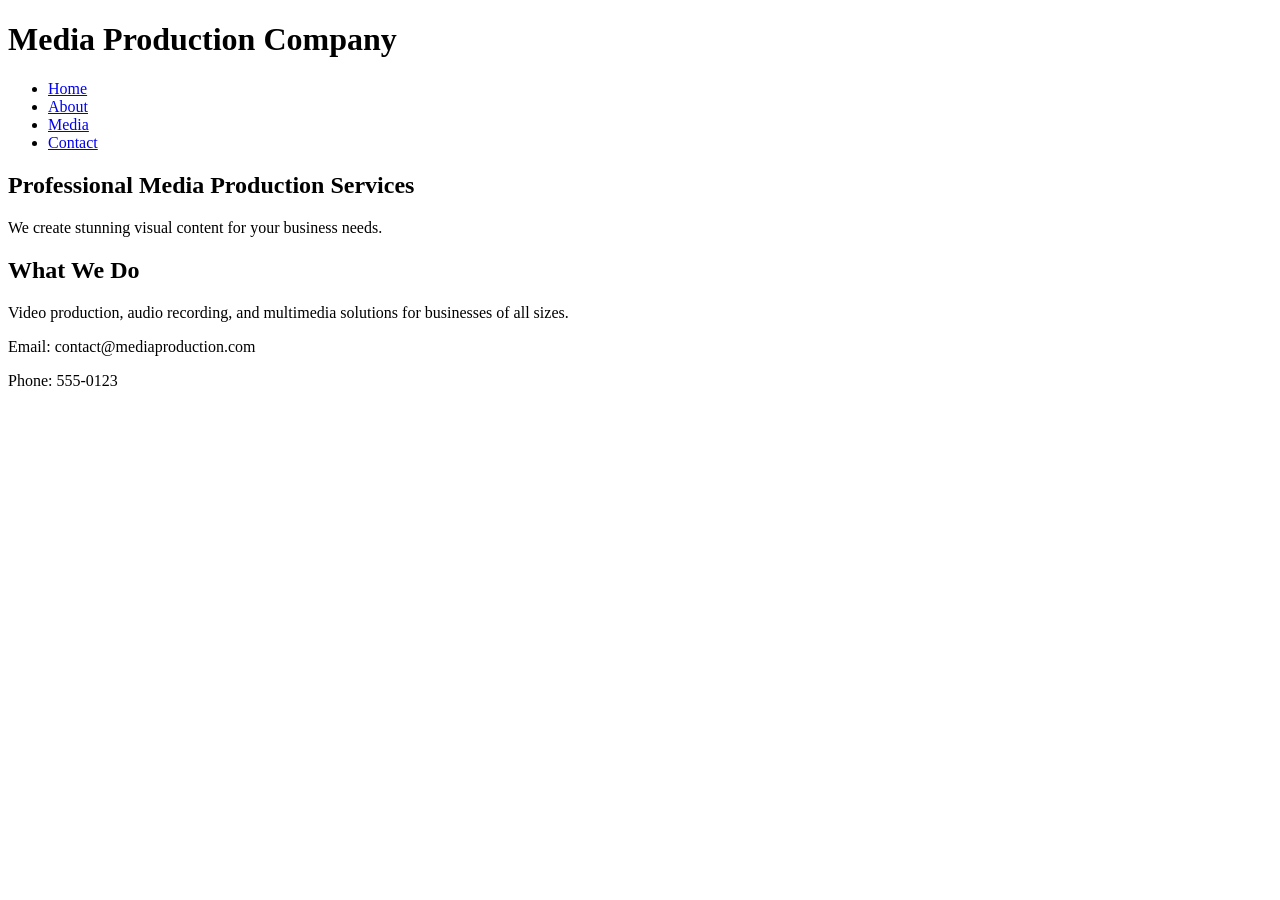
==== index.html @ 6c7e844c "fix sematics index" ====
<!DOCTYPE html>
<html lang="en">
<head>
    <meta charset="utf-8">
    <meta name="viewport" content="width=device-width, initial-scale=1.0">
    <title>Media Production</title>
    <link rel="stylesheet" href="css/styles.css">
</head>
<body>
    <header class="top">
        <h1>Media Production Company</h1>
        <nav class="nav">
            <ul>
                <li><a href="index.html">Home</a></li>
                <li><a href="about.html">About</a></li>
                <li><a href="media.html">Media</a></li>
                <li><a href="contact.html">Contact</a></li>
            </ul>
        </nav>
    </header>
    
    <section class="hero">
        <h2>Professional Media Production Services</h2>
        <p>We create stunning visual content for your business needs.</p>
    </section>
    
    <main class="content">
        <h2>What We Do</h2>
        <p>Video production, audio recording, and multimedia solutions for businesses of all sizes.</p>
    </main>
    
    <footer class="bottom">
        <p>Email: contact@mediaproduction.com</p>
        <p>Phone: 555-0123</p>
    </footer>
</body>
</html>
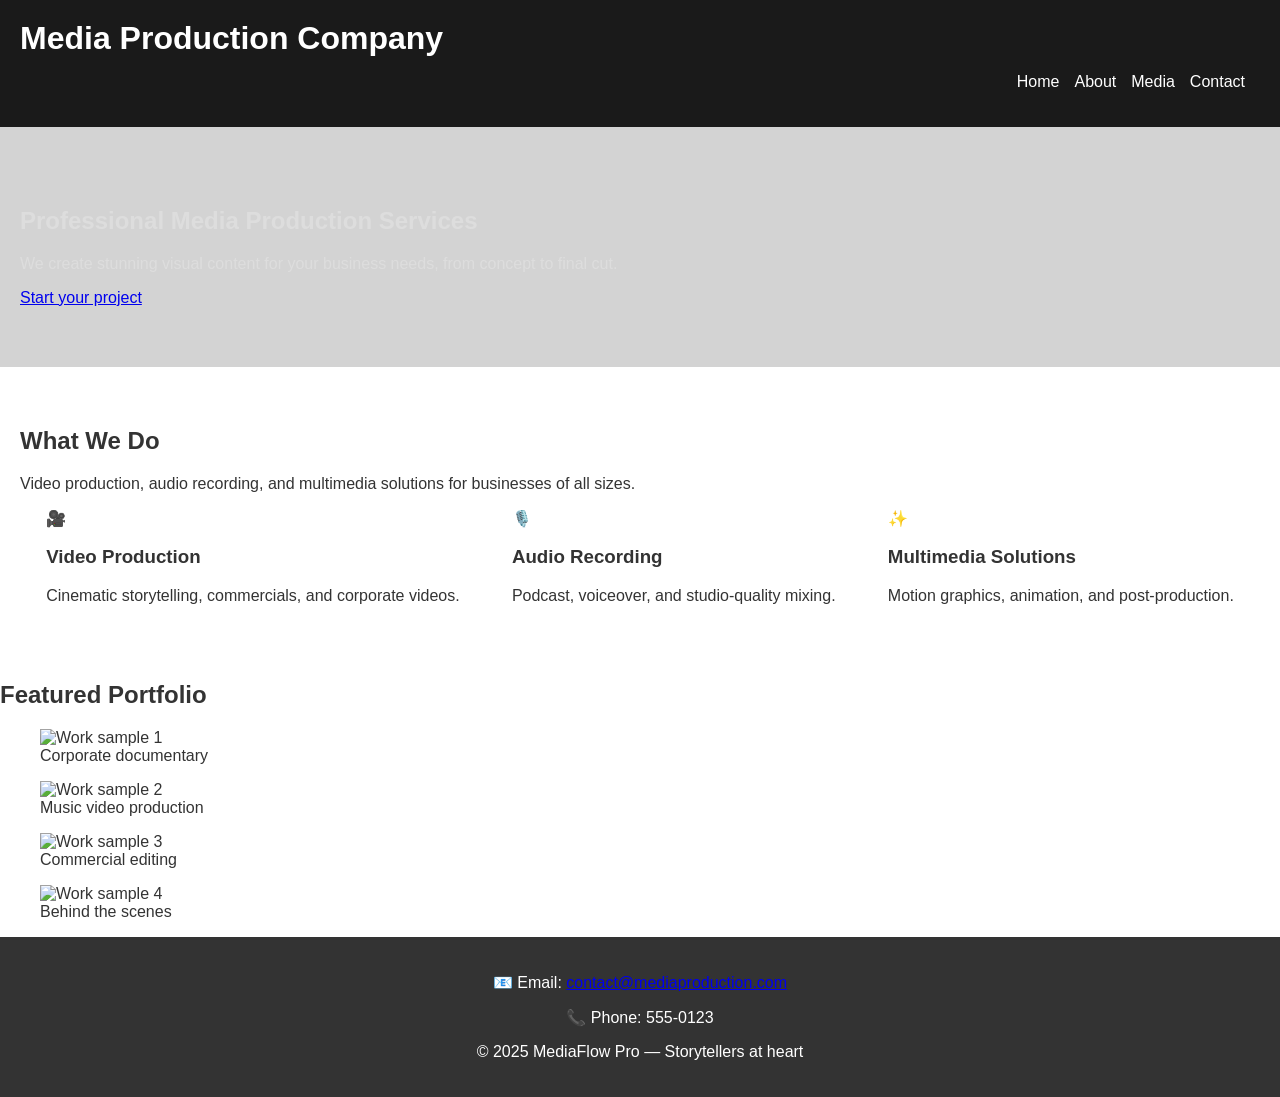
==== commit 82bbc0da: "articles anf figures" ====
--- a/index.html
+++ b/index.html
@@ -3,14 +3,17 @@
 <head>
     <meta charset="utf-8">
     <meta name="viewport" content="width=device-width, initial-scale=1.0">
+    <meta name="description" content="Professional media production services: video, audio, and multimedia solutions for businesses.">
+    <meta name="author" content="Media Production Co.">
+
     <title>Media Production</title>
-    <link rel="stylesheet" href="css/styles.css">
+    <link rel="stylesheet" href="./styles.css">
 </head>
 <body>
     <header class="top">
         <h1>Media Production Company</h1>
         <nav class="nav">
-            <ul>
+            <ul class="nav-flex">
                 <li><a href="index.html">Home</a></li>
                 <li><a href="about.html">About</a></li>
                 <li><a href="media.html">Media</a></li>
@@ -20,18 +23,63 @@
     </header>
     
     <section class="hero">
-        <h2>Professional Media Production Services</h2>
-        <p>We create stunning visual content for your business needs.</p>
+        <h2 class="glow-txt">Professional Media Production Services</h2>
+        <p>We create stunning visual content for your business needs, from concept to final cut.</p>
+    
+        <a href="contact.html" class="cta-btn">Start your project</a>
     </section>
     
     <main class="content">
         <h2>What We Do</h2>
         <p>Video production, audio recording, and multimedia solutions for businesses of all sizes.</p>
+        
+        <div class="content_cards services-flex">
+            <article class="service-card">
+                <div class="icon">🎥</div>
+                <h3>Video Production</h3>
+                <p>Cinematic storytelling, commercials, and corporate videos.</p>
+            </article>
+            <article class="service-card">
+                <div class="icon">🎙️</div>
+                <h3>Audio Recording</h3>
+                <p>Podcast, voiceover, and studio-quality mixing.</p>
+            </article>
+            <article class="service-card">
+                <div class="icon">✨</div>
+                <h3>Multimedia Solutions</h3>
+                <p>Motion graphics, animation, and post-production.</p>
+            </article>
+        </div>
     </main>
+
+    <section class="featured-grid">
+        <h2>Featured Portfolio</h2>
+        <div class="grid-gallery">
+            <figure>
+                <img src="https://picsum.photos/id/20/400/300" alt="Work sample 1">
+                <figcaption>Corporate documentary</figcaption>
+            </figure>
+            <figure>
+                <img src="https://picsum.photos/id/26/400/300" alt="Work sample 2">
+                <figcaption>Music video production</figcaption>
+            </figure>
+            <figure>
+                <img src="https://picsum.photos/id/91/400/300" alt="Work sample 3">
+                <figcaption>Commercial editing</figcaption>
+            </figure>
+            <figure>
+                <img src="https://picsum.photos/id/0/400/300" alt="Work sample 4">
+                <figcaption>Behind the scenes</figcaption>
+            </figure>
+        </div>
+    </section>
     
     <footer class="bottom">
-        <p>Email: contact@mediaproduction.com</p>
-        <p>Phone: 555-0123</p>
+        <div class="footer-flex">
+            <p>📧 Email: <a href="mailto:contact@mediaproduction.com">contact@mediaproduction.com</a></p>
+            <p>📞 Phone: 555-0123</p>
+            <p>© 2025 MediaFlow Pro — Storytellers at heart</p>
+        </div>
     </footer>
 </body>
 </html>
--- a/styles.css
+++ b/styles.css
@@ -0,0 +1,132 @@
+/* Basic styles with multiple errors and missing features */
+
+body {
+    font-family: Arial;
+    margin: 0;
+    padding: 0;
+    color: #333;
+}
+
+.top {
+    background-color: #1a1a1a;
+    color: white;
+    padding: 20px;
+}
+
+.top h1 {
+    margin: 0;
+}
+
+/* Navigation - not using flexbox, poor styling */
+li {
+    list-style: none;
+}
+
+nav {
+    margin-top: 10px;
+}
+
+nav a {
+    color: white;
+    margin-right: 15px;
+    text-decoration: none;
+}
+
+nav > ul {
+    display: flex;
+    justify-content: right;
+}
+
+@media only screen and (max-width: 768px) {
+    body {
+        background-color: pink;
+    }
+}
+
+@media only screen and (max-width: 320px) {
+    body {
+        background-color: red;
+    }
+
+    .top {
+        padding: 10px;
+    }
+
+    .top h1 {
+        text-align: center;
+    }
+
+    nav {
+        margin-top: 5px;
+    }
+
+    nav a {
+        margin-right: 0;
+    }
+
+    nav > ul {
+        justify-content:space-evenly;
+        padding-left: 0;
+    }
+}
+
+/* Missing: pseudo-classes for hover effects */
+/* Missing: combination selectors */
+/* Missing: advanced selector types (attribute, child, etc) */
+
+.hero {
+    padding: 60px 20px;
+    background-color: lightgray;
+    /* Poor colour contrast */
+    color: #ddd;
+}
+
+/* Missing: flexbox layouts (requirement: 2+ flexbox layouts) */
+/* Missing: CSS Grid layout (requirement: 1+ grid layout) */
+
+.content {
+    padding: 40px 20px;
+}
+
+.content_cards {
+    display: flex;
+    justify-content: space-around;
+}
+
+/* Missing: text effects (shadows, gradients) */
+/* Missing: transforms */
+/* Missing: transitions */
+/* Missing: keyframe animations */
+
+img {
+    max-width: 100%;
+}
+
+/* Video and audio styling missing */
+
+/* Form styling incomplete */
+form input {
+    display: block;
+    margin: 10px 0;
+    padding: 5px;
+}
+
+form button {
+    padding: 10px 20px;
+    background-color: blue;
+    color: white;
+    border: none;
+}
+
+.bottom {
+    background-color: #333;
+    color: white;
+    padding: 20px;
+    text-align: center;
+}
+
+/* Missing: responsive design with media queries */
+/* Missing: advanced layout techniques */
+/* Code quality issues: poor naming, no comments, inconsistent spacing */
+/* Only using 3 selector types (element, class) - needs 5+ */
+/* No pseudo-classes used - needs 5+ */
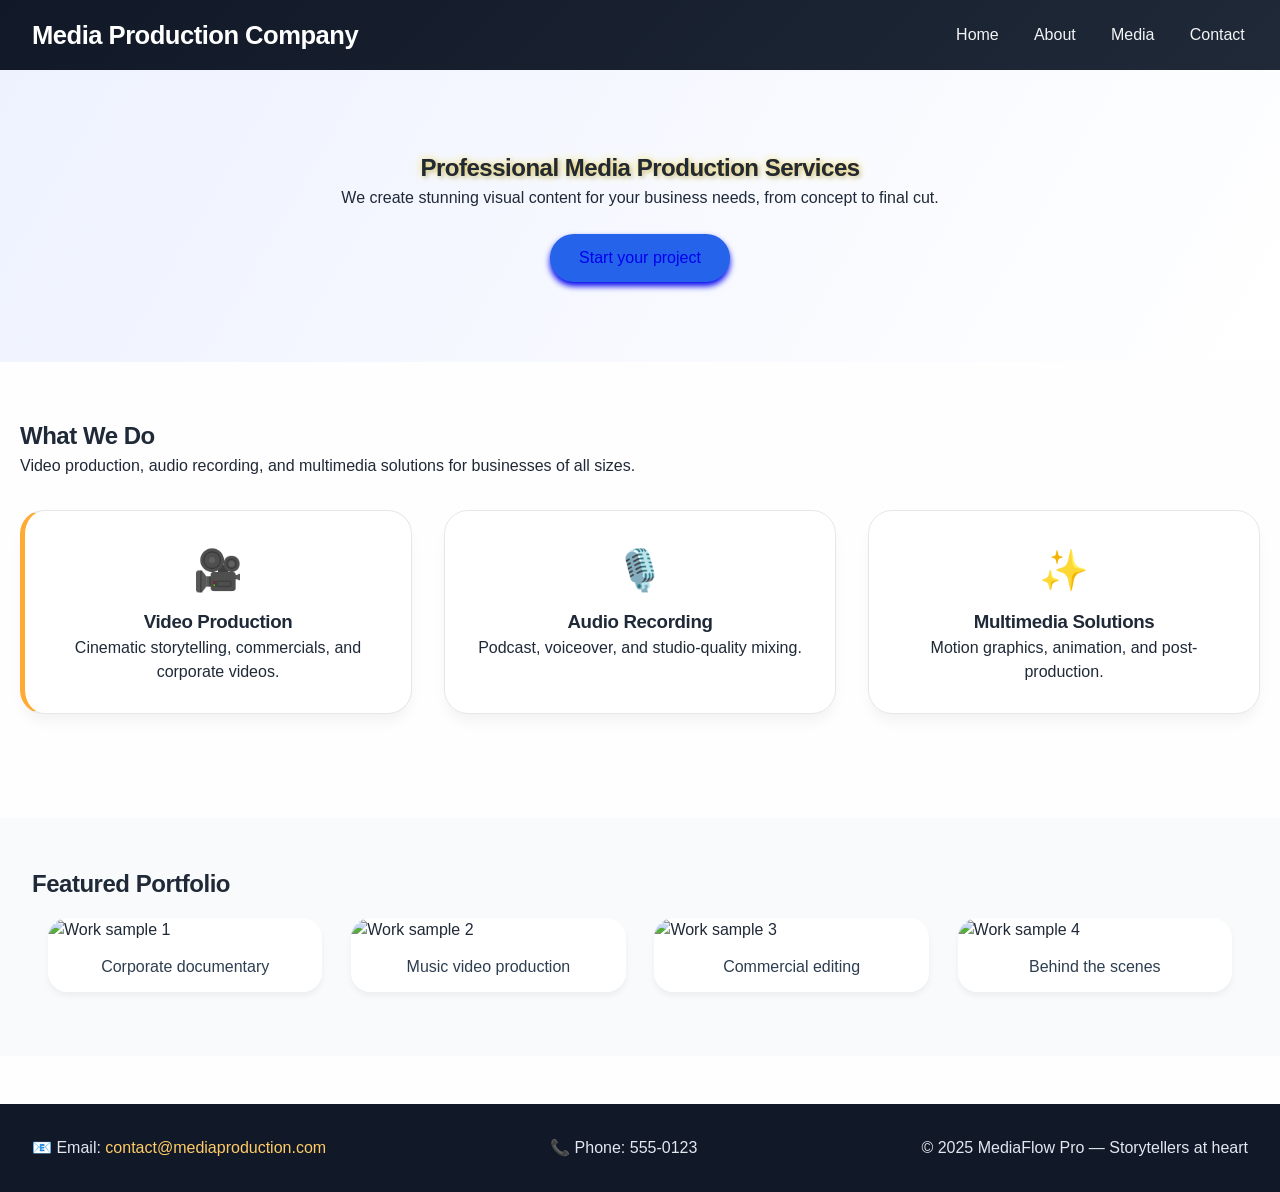
==== commit b03fe60e: "css link" ====
--- a/index.html
+++ b/index.html
@@ -7,7 +7,7 @@
     <meta name="author" content="Media Production Co.">
 
     <title>Media Production</title>
-    <link rel="stylesheet" href="./styles.css">
+    <link rel="stylesheet" href="./css/styles.css">
 </head>
 <body>
     <header class="top">
--- a/css/styles.css
+++ b/css/styles.css
@@ -0,0 +1,435 @@
+* {
+    margin: 0;
+    padding: 0;
+    box-sizing: border-box;
+}
+
+body {
+    font-family: Arial;
+    background-color: #fefefe;
+    color: #1f2937;
+    line-height: 1.5;
+    transition: background 0.3s ease;
+}
+
+.glow-txt {
+    text-shadow: 0 0 8px rgba(255, 215, 0, 0.6), 2px 2px 4px rgba(0, 0, 0, 0.2);
+    background: linear-gradient(135deg, #ffd966, #ffaa33);
+    background-clip: text;
+    -webkit-background-clip: text;
+    display: inline-block;
+}
+
+h1, h2, h3 {
+    letter-spacing: -0.02em;
+}
+
+.top {
+    background: linear-gradient(135deg, #111827, #1f2937);
+    color: white;
+    padding: 1rem 2rem;
+    display: flex;
+    justify-content: space-between;
+    align-items: center;
+    flex-wrap: wrap;
+    box-shadow: 0 4px 20px rgba(0, 0, 0, 0.1);
+}
+
+.top h1 {
+    font-size: 1.6rem;
+    transition: transform 0.2s;
+}
+
+.top h1:hover {
+    transform: scale(1.02);
+}
+
+/* Navigation - not using flexbox, poor styling */
+.nav-flex {
+    display: flex;
+    gap: 1.8rem;
+    list-style: none;
+    margin: 0;
+    padding: 0;
+}
+
+.nav a {
+    color: #f3f4f6;
+    text-decoration: none;
+    font-weight: 500;
+    padding: 0.5rem 0.2rem;
+    transition: all 0.25s ease;
+    border-bottom: 2px solid transparent;
+}
+
+.nav a:hover {
+    border-bottom-color: #ffaa33;
+    color: #ffcc66;
+    transform: translateY(-2px);
+}
+
+.nav a:focus-visible {
+    outline: 2px solid #ffaa33;
+    border-radius: 4px;
+}
+
+.hero {
+    padding: 5rem 2rem;
+    background: linear-gradient(120deg, #eef2ff, #fff);
+    text-align: center;
+    margin-bottom: 1rem;
+}
+
+.cta-btn {
+    display: inline-block;
+    background: #2563eb;
+    /* color: white; */
+    padding: 0.75rem 1.8rem;
+    border-radius: 40px;
+    text-decoration: none;
+    margin-top: 1.5rem;
+    transition: all 0.3s cubic-bezier(0.2, 0.9, 0.4, 1.1);
+    box-shadow: 0 4px 6px;
+}
+
+.cta-btn:hover {
+    color: white;
+    background: #1e40af;
+    transform: scale(1.05) translateY(-3px);
+    box-shadow: 0 10px 20px rgba(0, 0, 0, 0.15);
+}
+
+.content {
+    padding: 40px 20px;
+}
+
+.services-flex,
+.about-flex-container {
+    display: flex;
+    flex-wrap: wrap;
+    justify-content: center;
+    gap: 2rem;
+    margin: 2rem 0;
+}
+
+.service-card,
+.about-card {
+    background: white;
+    border-radius: 24px;
+    padding: 1.8rem;
+    flex: 1 1 260px;
+    box-shadow: 0 10px 15px -3px rgba(0, 0, 0, 0.05);
+    transition: all 0.25s;
+    text-align: center;
+    border: 1px solid #e5e7eb;
+}
+
+.service-card:hover,
+.about-card:hover {
+    transform: translateY(-8px) rotate(0.5deg);
+    box-shadow: 0 20px 25px -12px rgba(0, 0, 0, 0.15);
+    border-color: #ffaa3340;
+}
+
+.icon {
+    font-size: 2.5rem;
+    margin-bottom: 0.5rem;
+}
+
+.grid-gallery,
+.portfolio-grid,
+.client-grid {
+    display: grid;
+    grid-template-columns: repeat(auto-fit, minmax(260px, 1fr));
+    gap: 1.8rem;
+    padding: 1rem;
+}
+
+.featured-grid,
+.portfolio-grid-section {
+    background: #f9fafb;
+    padding: 3rem 2rem;
+    margin: 2rem 0;
+}
+
+.grid-gallery figure,
+.portfolio-grid figure,
+.client-grid figure {
+    background: white;
+    border-radius: 20px;
+    overflow: hidden;
+    transition: all 0.3s;
+    box-shadow: 0 4px 6px rgba(0, 0, 0, 0.05);
+}
+
+.grid-gallery figure:hover,
+.portfolio-grid figure:hover {
+    transform: scale(1.02);
+    box-shadow: 0 20px 25px -12px rgba(0, 0, 0, 0.2);
+}
+
+figure img {
+    width: 100%;
+    height: 200px;
+    object-fit: cover;
+    transition: transform 0.4s ease;
+}
+
+figure:hover img {
+    transform: scale(1.05);
+}
+
+figcaption {
+    padding: 0.8rem;
+    text-align: center;
+    font-weight: 500;
+    background: #ffffff;
+    color: #2d3e50;
+}
+
+.contact-main {
+    min-width: 900px;
+    margin: 2rem auto;
+    padding: 0 1.5rem;
+}
+
+.contact-form fieldset {
+    border: 1px solid #d1d5db;
+    border-radius: 24px;
+    padding: 1.5rem;
+    margin-bottom: 1.8rem;
+}
+
+legend {
+    font-weight: bold;
+    padding: 0 0.8rem;
+    background: white;
+}
+
+.form-group {
+    margin-bottom: 1.2rem;
+}
+
+.form-group label,
+.label-like {
+    display: block;
+    font-weight: 600;
+    margin-bottom: 0.3rem;
+}
+
+input,
+select,
+textarea {
+    width: 100%;
+    padding: 0.7rem;
+    border-radius: 14px;
+    border: 1px solid #cdb5e1;
+    transition: all 0.2s;
+}
+
+input:focus,
+select:focus,
+textarea:focus {
+    outline: none;
+    border-color: #2563eb;
+    box-shadow: 0 0 0 3px rgba(37, 99, 235, 0.2);
+}
+
+.radio-group,
+.checkbox-group {
+    display: flex;
+    flex-wrap: wrap;
+    gap: 1rem;
+    align-items: center;
+}
+
+.radio-group label,
+.checkbox-group label {
+    display: inline-flex;
+    align-items: center;
+    gap: 0.3rem;
+    font-weight: normal;
+}
+
+input[type="radio"],
+input[type="checkbox"] {
+    width: auto;
+    margin-right: 0.3rem;
+}
+
+.submit-btn {
+    background: #10b981;
+    color: white;
+    border: none;
+    padding: 0.9rem 2rem;
+    border-radius: 40px;
+    font-weight: bold;
+    font-size: 1rem;
+    cursor: pointer;
+    transition: all 0.25s;
+}
+
+.submit-btn:hover {
+    background: #059669;
+    transform: scale(1.02) translateY(-2px);
+    box-shadow: 0 8px 15px rgba(0,0,0,0.1);
+}
+
+.video-showcase h2 {
+    text-align: center;
+    margin-top: 2rem;
+}
+
+.video-flex {
+    display: flex;
+    flex-wrap: wrap;
+    justify-content: center;
+    gap: 2rem;
+    margin: 2rem 0;
+}
+
+.video-flex figure {
+    max-width: 560px;
+    width: 100%;
+}
+
+video,
+audio {
+    width: 100%;
+    border-radius: 20px;
+}
+
+.location-map iframe {
+    width: 100%;
+    max-width: 900px;
+    margin: 0 auto;
+    display: block;
+}
+
+.bottom {
+    background: #111827;
+    color: #e2e8f0;
+    padding: 2rem;
+    margin-top: 3rem;
+}
+
+.footer-flex {
+    display: flex;
+    justify-content: space-between;
+    flex-wrap: wrap;
+    gap: 1rem;
+    align-items: center;
+}
+
+.bottom a {
+    color: #ffcc66;
+    text-decoration: none;
+}
+
+@keyframes softPulse {
+    0% { opacity: 0.6; transform: scale(0.98);}
+    50% { opacity: 1; transform: scale(1);}
+    100% { opacity: 0.6; transform: scale(0.98);}
+}
+
+.cta-btn {
+    animation: softPulse 2s infinite ease;
+}
+
+.cta-btn:hover {
+    animation: none;
+}
+
+.services-flex article:first-child {
+    border-left: 5px solid #ffaa33;
+}
+
+.nav-flex li:last-child a {
+    margin-right: 0;
+}
+
+input:invalid:not(:placeholder-shown) {
+    border-color: #ef4444;
+}
+
+input:valid {
+    border-color: #10b981;
+}
+
+form input[type="email"] {
+    background-color: #fef9e3;
+}
+
+@media only screen and (max-width: 768px) {
+    .top {
+        flex-direction: column;
+        text-align: center;
+        gap: 0.8rem;
+    }
+
+    .contact-main {
+        min-width: 300px;
+    }
+
+    .footer-flex {
+        flex-direction: column;
+        text-align: center;
+    }
+
+    .nav-flex {
+        justify-content: center;
+        flex-wrap: wrap;
+        gap: 1rem;
+    }
+
+    .video-flex {
+        flex-direction: column;
+        align-items: center;
+    }
+}
+
+@media only screen and (max-width: 320px) {
+
+    .top {
+        padding: 10px;
+    }
+
+    .top h1 {
+        text-align: center;
+    }
+
+    nav {
+        margin-top: 5px;
+    }
+
+    nav a {
+        margin-right: 0;
+    }
+
+    nav > ul {
+        justify-content:space-evenly;
+        padding-left: 0;
+    }
+
+    .hero {
+        padding: 40px 15px;
+    }
+
+    .content {
+        padding: 30ox 15px;
+        text-align: center ;
+    }
+
+    .content_cards {
+        display: block;
+    }
+
+    .grid-gallery,
+    .portfolio-grid {
+        grid-template-columns: 1fr;
+    }
+
+    .hero h2 {
+        font-size: 1.6rem;
+    }
+}
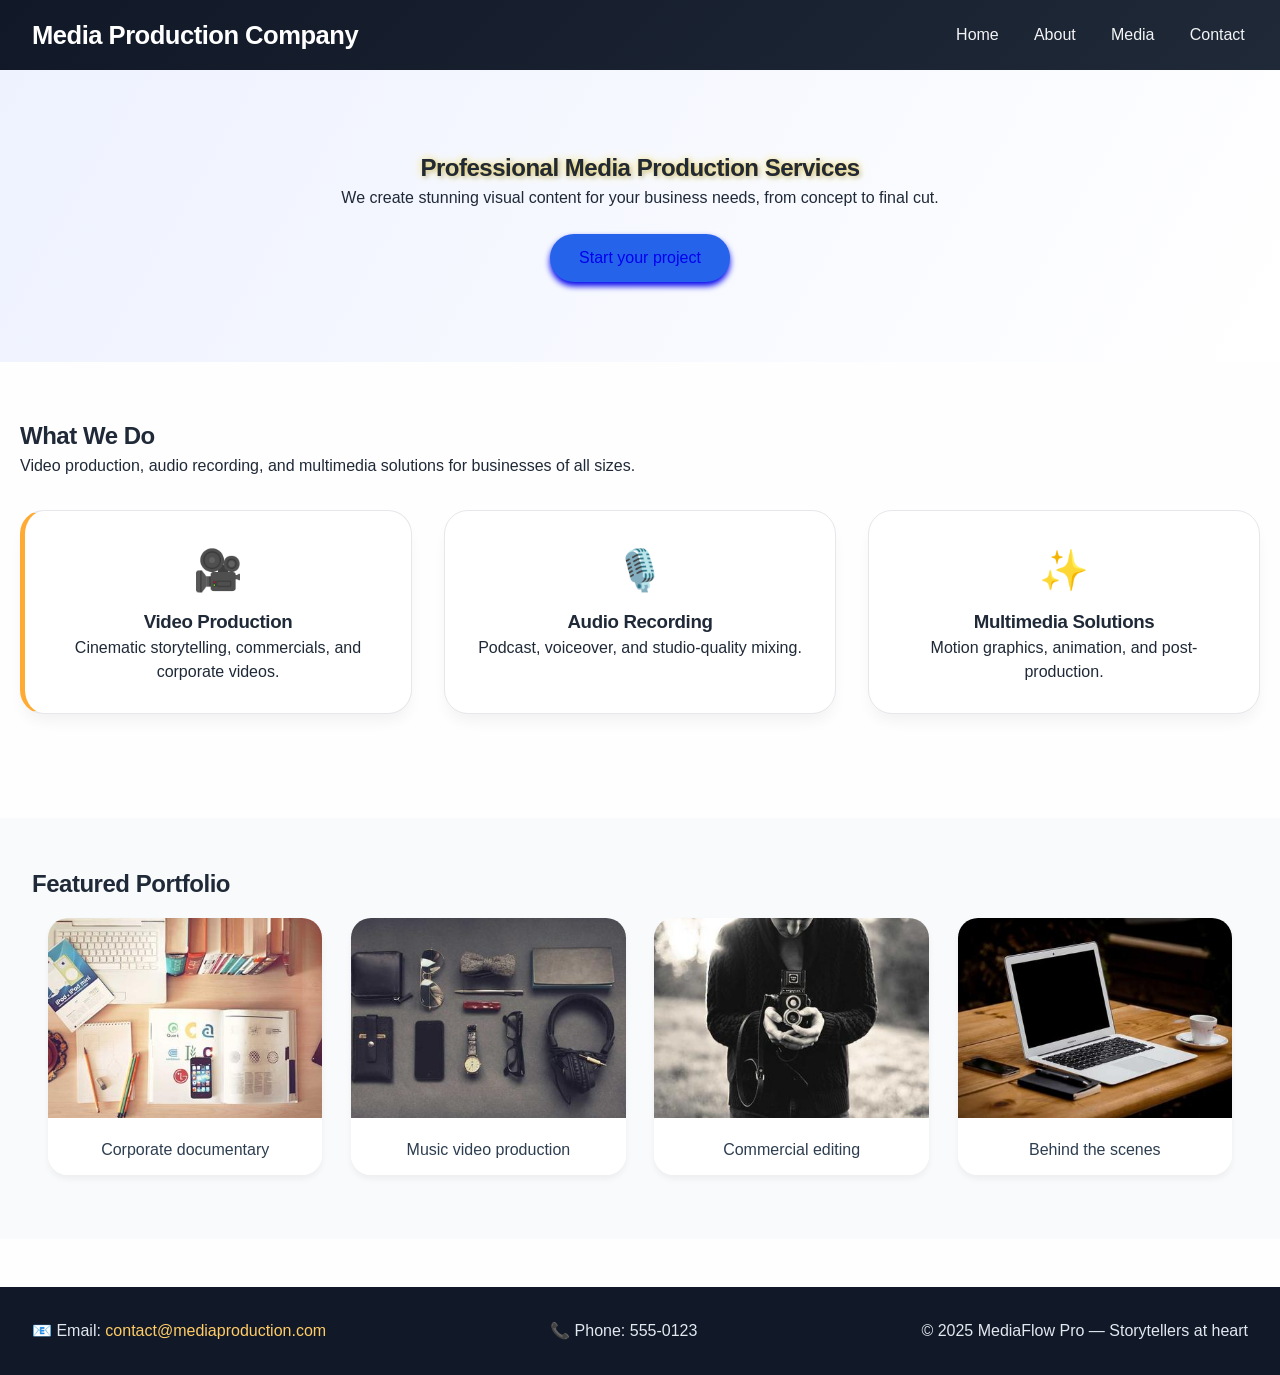
==== commit b99864ef: "images" ====
--- a/index.html
+++ b/index.html
@@ -56,19 +56,19 @@
         <h2>Featured Portfolio</h2>
         <div class="grid-gallery">
             <figure>
-                <img src="https://picsum.photos/id/20/400/300" alt="Work sample 1">
+                <img src="./images/docu.jpg" alt="Work sample 1">
                 <figcaption>Corporate documentary</figcaption>
             </figure>
             <figure>
-                <img src="https://picsum.photos/id/26/400/300" alt="Work sample 2">
+                <img src="./images/vidprod.jpg" alt="Work sample 2">
                 <figcaption>Music video production</figcaption>
             </figure>
             <figure>
-                <img src="https://picsum.photos/id/91/400/300" alt="Work sample 3">
+                <img src="./images/comedit.jpg" alt="Work sample 3">
                 <figcaption>Commercial editing</figcaption>
             </figure>
             <figure>
-                <img src="https://picsum.photos/id/0/400/300" alt="Work sample 4">
+                <img src="./images/behind.jpg" alt="Work sample 4">
                 <figcaption>Behind the scenes</figcaption>
             </figure>
         </div>
